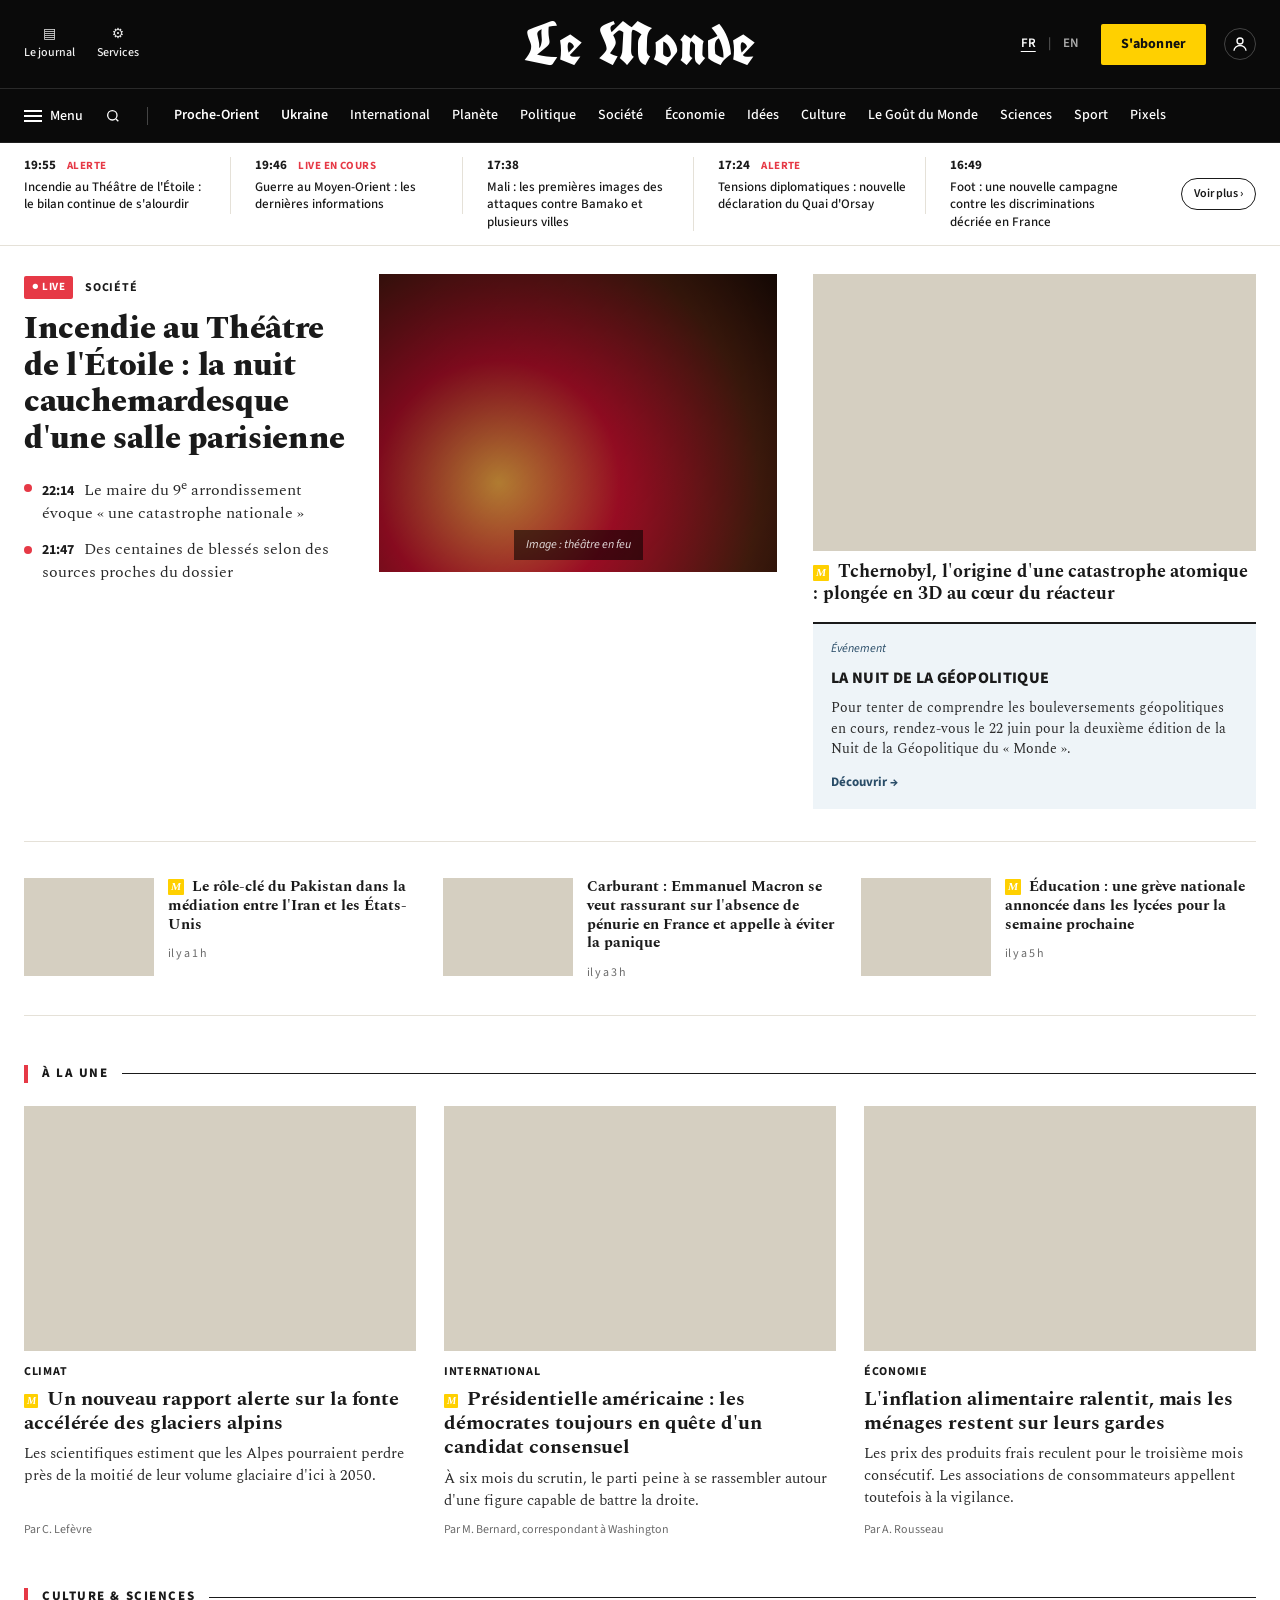
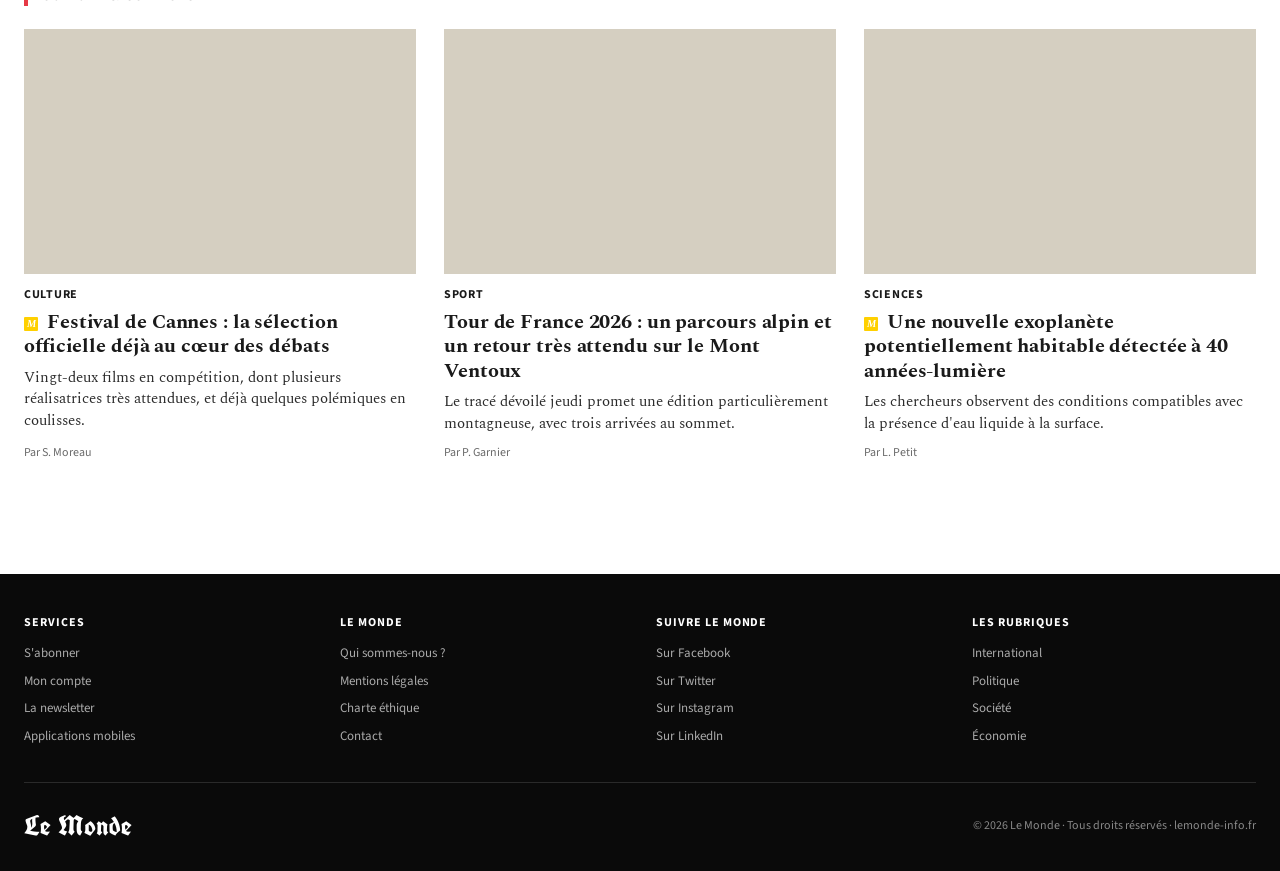
==== index.html @ df8e330a "Initial commit: Le Monde-style fake news article for French B2 lesson - Homepage modeled after lemon" ====
<!DOCTYPE html>
<html lang="fr">
<head>
    <meta charset="UTF-8">
    <meta name="viewport" content="width=device-width, initial-scale=1.0">
    <title>Le Monde — Actualités, Information en continu</title>
    <link rel="preconnect" href="https://fonts.googleapis.com">
    <link rel="preconnect" href="https://fonts.gstatic.com" crossorigin>
    <link href="https://fonts.googleapis.com/css2?family=UnifrakturCook:wght@700&family=Spectral:wght@400;500;600;700;800&family=Source+Sans+3:wght@400;500;600;700;800&display=swap" rel="stylesheet">
    <link rel="stylesheet" href="style.css">
</head>
<body>
    <header class="site-header">
        <div class="header-bar">
            <div class="header-bar-inner">
                <div class="header-left">
                    <a href="#" class="header-action">
                        <span class="action-icon">▤</span>
                        <span>Le journal</span>
                    </a>
                    <a href="#" class="header-action">
                        <span class="action-icon">⚙</span>
                        <span>Services</span>
                    </a>
                </div>
                <div class="logo">
                    <a href="index.html">Le Monde</a>
                </div>
                <div class="header-right">
                    <span class="lang-switch">
                        <a href="#" class="active">FR</a>
                        <span class="lang-sep">|</span>
                        <a href="#">EN</a>
                    </span>
                    <a href="#" class="btn-subscribe">S'abonner</a>
                    <a href="#" class="user-btn" aria-label="Mon compte">
                        <svg viewBox="0 0 24 24" width="18" height="18" fill="none" stroke="currentColor" stroke-width="1.8"><circle cx="12" cy="8" r="4"/><path d="M4 21c0-4 4-7 8-7s8 3 8 7"/></svg>
                    </a>
                </div>
            </div>
        </div>
        <nav class="main-nav">
            <div class="nav-inner">
                <button class="nav-menu" aria-label="Menu">
                    <span class="hamburger"></span>
                    <span>Menu</span>
                </button>
                <button class="nav-search" aria-label="Rechercher">
                    <svg viewBox="0 0 24 24" width="16" height="16" fill="none" stroke="currentColor" stroke-width="2"><circle cx="11" cy="11" r="7"/><path d="m20 20-3.5-3.5"/></svg>
                </button>
                <span class="nav-divider"></span>
                <a href="#" class="topic">Proche-Orient</a>
                <a href="#" class="topic">Ukraine</a>
                <a href="#">International</a>
                <a href="#">Planète</a>
                <a href="#">Politique</a>
                <a href="#">Société</a>
                <a href="#">Économie</a>
                <a href="#">Idées</a>
                <a href="#">Culture</a>
                <a href="#">Le Goût du Monde</a>
                <a href="#">Sciences</a>
                <a href="#">Sport</a>
                <a href="#">Pixels</a>
            </div>
        </nav>
    </header>

    <section class="alert-bar">
        <div class="alert-inner">
            <a href="article.html" class="alert-item">
                <span class="alert-time">19:55</span>
                <span class="alert-tag tag-alerte">ALERTE</span>
                <span class="alert-title">Incendie au Théâtre de l'Étoile : le bilan continue de s'alourdir</span>
            </a>
            <div class="alert-item disabled">
                <span class="alert-time">19:46</span>
                <span class="alert-tag tag-live">LIVE EN COURS</span>
                <span class="alert-title">Guerre au Moyen-Orient : les dernières informations</span>
            </div>
            <div class="alert-item disabled">
                <span class="alert-time">17:38</span>
                <span class="alert-title">Mali : les premières images des attaques contre Bamako et plusieurs villes</span>
            </div>
            <div class="alert-item disabled">
                <span class="alert-time">17:24</span>
                <span class="alert-tag tag-alerte">ALERTE</span>
                <span class="alert-title">Tensions diplomatiques : nouvelle déclaration du Quai d'Orsay</span>
            </div>
            <div class="alert-item disabled">
                <span class="alert-time">16:49</span>
                <span class="alert-title">Foot : une nouvelle campagne contre les discriminations décriée en France</span>
            </div>
            <a href="#" class="alert-more disabled">Voir plus ›</a>
        </div>
    </section>

    <main class="home">
        <section class="hero">
            <a href="article.html" class="hero-main">
                <div class="hero-text">
                    <div class="hero-tags">
                        <span class="live-badge">● LIVE</span>
                        <span class="rubric-inline">Société</span>
                    </div>
                    <h1 class="hero-title">Incendie au Théâtre de l'Étoile : la nuit cauchemardesque d'une salle parisienne</h1>
                    <ul class="hero-bullets">
                        <li><span class="bullet-time">22:14</span> Le maire du 9<sup>e</sup> arrondissement évoque « une catastrophe nationale »</li>
                        <li><span class="bullet-time">21:47</span> Des centaines de blessés selon des sources proches du dossier</li>
                    </ul>
                </div>
                <div class="hero-image">
                    <span class="image-placeholder">Image : théâtre en feu</span>
                </div>
            </a>

            <aside class="hero-side">
                <article class="side-feature disabled">
                    <div class="side-feature-image" style="background-image: url('https://picsum.photos/seed/lm-event/600/400');"></div>
                    <h3>
                        <span class="m-badge" aria-label="Article réservé à nos abonnés">M</span>
                        Tchernobyl, l'origine d'une catastrophe atomique : plongée en 3D au cœur du réacteur
                    </h3>
                </article>
                <div class="side-cta disabled">
                    <span class="cta-eyebrow">Événement</span>
                    <p class="cta-title">LA NUIT DE LA GÉOPOLITIQUE</p>
                    <p class="cta-text">Pour tenter de comprendre les bouleversements géopolitiques en cours, rendez-vous le 22 juin pour la deuxième édition de la Nuit de la Géopolitique du « Monde ».</p>
                    <span class="cta-link">Découvrir →</span>
                </div>
            </aside>
        </section>

        <section class="hero-secondary">
            <article class="card-mini disabled">
                <div class="card-mini-image" style="background-image: url('https://picsum.photos/seed/lm-iran/300/220');"></div>
                <div>
                    <h4>
                        <span class="m-badge" aria-label="Article réservé à nos abonnés">M</span>
                        Le rôle-clé du Pakistan dans la médiation entre l'Iran et les États-Unis
                    </h4>
                    <span class="byline">il y a 1 h</span>
                </div>
            </article>
            <article class="card-mini disabled">
                <div class="card-mini-image" style="background-image: url('https://picsum.photos/seed/lm-eco/300/220');"></div>
                <div>
                    <h4>Carburant : Emmanuel Macron se veut rassurant sur l'absence de pénurie en France et appelle à éviter la panique</h4>
                    <span class="byline">il y a 3 h</span>
                </div>
            </article>
            <article class="card-mini disabled">
                <div class="card-mini-image" style="background-image: url('https://picsum.photos/seed/lm-edu/300/220');"></div>
                <div>
                    <h4>
                        <span class="m-badge" aria-label="Article réservé à nos abonnés">M</span>
                        Éducation : une grève nationale annoncée dans les lycées pour la semaine prochaine
                    </h4>
                    <span class="byline">il y a 5 h</span>
                </div>
            </article>
        </section>

        <section class="block">
            <h2 class="block-title"><span>À la une</span></h2>
            <div class="grid">
                <article class="card disabled">
                    <div class="card-image" style="background-image: url('https://picsum.photos/seed/lm-glacier/600/400');"></div>
                    <span class="rubric">Climat</span>
                    <h2>
                        <span class="m-badge m-badge-sm" aria-label="Article réservé à nos abonnés">M</span>
                        Un nouveau rapport alerte sur la fonte accélérée des glaciers alpins
                    </h2>
                    <p class="card-deck">Les scientifiques estiment que les Alpes pourraient perdre près de la moitié de leur volume glaciaire d'ici à 2050.</p>
                    <span class="byline">Par C. Lefèvre</span>
                </article>

                <article class="card disabled">
                    <div class="card-image" style="background-image: url('https://picsum.photos/seed/lm-uspol/600/400');"></div>
                    <span class="rubric">International</span>
                    <h2>
                        <span class="m-badge m-badge-sm" aria-label="Article réservé à nos abonnés">M</span>
                        Présidentielle américaine : les démocrates toujours en quête d'un candidat consensuel
                    </h2>
                    <p class="card-deck">À six mois du scrutin, le parti peine à se rassembler autour d'une figure capable de battre la droite.</p>
                    <span class="byline">Par M. Bernard, correspondant à Washington</span>
                </article>

                <article class="card disabled">
                    <div class="card-image" style="background-image: url('https://picsum.photos/seed/lm-bce/600/400');"></div>
                    <span class="rubric">Économie</span>
                    <h2>L'inflation alimentaire ralentit, mais les ménages restent sur leurs gardes</h2>
                    <p class="card-deck">Les prix des produits frais reculent pour le troisième mois consécutif. Les associations de consommateurs appellent toutefois à la vigilance.</p>
                    <span class="byline">Par A. Rousseau</span>
                </article>
            </div>
        </section>

        <section class="block">
            <h2 class="block-title"><span>Culture &amp; Sciences</span></h2>
            <div class="grid">
                <article class="card disabled">
                    <div class="card-image" style="background-image: url('https://picsum.photos/seed/lm-cannes/600/400');"></div>
                    <span class="rubric">Culture</span>
                    <h2>
                        <span class="m-badge m-badge-sm" aria-label="Article réservé à nos abonnés">M</span>
                        Festival de Cannes : la sélection officielle déjà au cœur des débats
                    </h2>
                    <p class="card-deck">Vingt-deux films en compétition, dont plusieurs réalisatrices très attendues, et déjà quelques polémiques en coulisses.</p>
                    <span class="byline">Par S. Moreau</span>
                </article>

                <article class="card disabled">
                    <div class="card-image" style="background-image: url('https://picsum.photos/seed/lm-cycle/600/400');"></div>
                    <span class="rubric">Sport</span>
                    <h2>Tour de France 2026 : un parcours alpin et un retour très attendu sur le Mont Ventoux</h2>
                    <p class="card-deck">Le tracé dévoilé jeudi promet une édition particulièrement montagneuse, avec trois arrivées au sommet.</p>
                    <span class="byline">Par P. Garnier</span>
                </article>

                <article class="card disabled">
                    <div class="card-image" style="background-image: url('https://picsum.photos/seed/lm-space/600/400');"></div>
                    <span class="rubric">Sciences</span>
                    <h2>
                        <span class="m-badge m-badge-sm" aria-label="Article réservé à nos abonnés">M</span>
                        Une nouvelle exoplanète potentiellement habitable détectée à 40 années-lumière
                    </h2>
                    <p class="card-deck">Les chercheurs observent des conditions compatibles avec la présence d'eau liquide à la surface.</p>
                    <span class="byline">Par L. Petit</span>
                </article>
            </div>
        </section>
    </main>

    <footer class="site-footer">
        <div class="footer-inner">
            <div class="footer-cols">
                <div class="footer-col">
                    <h4>Services</h4>
                    <a href="#">S'abonner</a>
                    <a href="#">Mon compte</a>
                    <a href="#">La newsletter</a>
                    <a href="#">Applications mobiles</a>
                </div>
                <div class="footer-col">
                    <h4>Le Monde</h4>
                    <a href="#">Qui sommes-nous ?</a>
                    <a href="#">Mentions légales</a>
                    <a href="#">Charte éthique</a>
                    <a href="#">Contact</a>
                </div>
                <div class="footer-col">
                    <h4>Suivre Le Monde</h4>
                    <a href="#">Sur Facebook</a>
                    <a href="#">Sur Twitter</a>
                    <a href="#">Sur Instagram</a>
                    <a href="#">Sur LinkedIn</a>
                </div>
                <div class="footer-col">
                    <h4>Les rubriques</h4>
                    <a href="#">International</a>
                    <a href="#">Politique</a>
                    <a href="#">Société</a>
                    <a href="#">Économie</a>
                </div>
            </div>
            <div class="footer-bottom">
                <span class="footer-logo">Le Monde</span>
                <span>© 2026 Le Monde · Tous droits réservés · lemonde-info.fr</span>
            </div>
        </div>
    </footer>
</body>
</html>
---- style.css ----
:root {
    --bg: #ffffff;
    --bg-soft: #f7f5f0;
    --text: #1a1a1a;
    --text-soft: #2a2a2a;
    --text-muted: #6b6b6b;
    --border: #e5e1d8;
    --border-strong: #1a1a1a;
    --accent: #e63946;
    --accent-deep: #c8102e;
    --yellow: #ffd000;
    --yellow-deep: #f2b900;
    --header-bg: #0a0a0a;
    --serif: "Spectral", Georgia, "Times New Roman", serif;
    --sans: "Source Sans 3", system-ui, -apple-system, "Segoe UI", sans-serif;
    --logo-font: "UnifrakturCook", "Spectral", Georgia, serif;
}

* { box-sizing: border-box; }

html, body {
    margin: 0;
    padding: 0;
    background: var(--bg);
    color: var(--text);
    font-family: var(--serif);
    font-size: 16px;
    line-height: 1.5;
    -webkit-font-smoothing: antialiased;
}

a { color: inherit; text-decoration: none; }
img { display: block; max-width: 100%; height: auto; }

/* ---------- Header (entire black band) ---------- */
.site-header {
    background: var(--header-bg);
    color: #fff;
}

.header-bar {
    border-bottom: 1px solid #2a2a2a;
}

.header-bar-inner {
    max-width: 1280px;
    margin: 0 auto;
    padding: 14px 24px;
    display: grid;
    grid-template-columns: 1fr auto 1fr;
    align-items: center;
    gap: 24px;
}

.header-left {
    display: flex;
    align-items: center;
    gap: 22px;
    font-family: var(--sans);
    font-size: 12px;
}

.header-action {
    display: inline-flex;
    flex-direction: column;
    align-items: center;
    gap: 3px;
    color: #f0f0f0;
    font-weight: 500;
}

.action-icon {
    font-size: 14px;
    line-height: 1;
    opacity: 0.95;
}

.header-action:hover { color: #fff; }

/* Logo (Le Monde gothic) */
.logo {
    text-align: center;
}
.logo a {
    font-family: var(--logo-font);
    font-weight: 700;
    font-size: clamp(38px, 5.5vw, 60px);
    color: #fff;
    line-height: 1;
    letter-spacing: 0.01em;
    display: inline-block;
}

.header-right {
    display: flex;
    align-items: center;
    justify-content: flex-end;
    gap: 18px;
    font-family: var(--sans);
    font-size: 13px;
}

.lang-switch {
    display: flex;
    align-items: center;
    gap: 8px;
    font-weight: 600;
    color: #ddd;
}
.lang-switch a {
    padding: 2px 4px;
    color: #aaa;
    transition: color 0.15s;
}
.lang-switch a.active {
    color: #fff;
    text-decoration: underline;
    text-underline-offset: 4px;
}
.lang-switch a:hover { color: #fff; }
.lang-sep { color: #555; }

.btn-subscribe {
    background: var(--yellow);
    color: #111;
    padding: 10px 20px;
    font-weight: 700;
    border-radius: 2px;
    letter-spacing: 0.01em;
    font-size: 14px;
    transition: background 0.15s;
}
.btn-subscribe:hover { background: var(--yellow-deep); }

.user-btn {
    display: inline-flex;
    align-items: center;
    justify-content: center;
    width: 32px;
    height: 32px;
    color: #fff;
    border: 1px solid #444;
    border-radius: 50%;
}
.user-btn:hover { border-color: #fff; }

/* Nav bar */
.main-nav {
    background: var(--header-bg);
    border-bottom: 1px solid #1f1f1f;
}

.nav-inner {
    max-width: 1280px;
    margin: 0 auto;
    padding: 12px 24px;
    display: flex;
    align-items: center;
    flex-wrap: wrap;
    gap: 22px;
    font-family: var(--sans);
    font-size: 14px;
    font-weight: 500;
    color: #fff;
}

.nav-menu, .nav-search {
    display: inline-flex;
    align-items: center;
    gap: 8px;
    background: none;
    border: none;
    color: #fff;
    font-family: inherit;
    font-size: 14px;
    font-weight: 500;
    cursor: pointer;
    padding: 4px 0;
}

.hamburger {
    display: inline-block;
    width: 18px;
    height: 12px;
    position: relative;
}
.hamburger::before, .hamburger::after, .hamburger {
    background-image:
        linear-gradient(#fff, #fff),
        linear-gradient(#fff, #fff),
        linear-gradient(#fff, #fff);
    background-size: 18px 2px, 18px 2px, 18px 2px;
    background-position: 0 0, 0 5px, 0 10px;
    background-repeat: no-repeat;
}

.nav-divider {
    width: 1px;
    height: 18px;
    background: #444;
    margin: 0 4px;
}

.nav-inner a {
    color: #fff;
    padding: 4px 0;
    transition: color 0.15s;
}
.nav-inner a:hover { color: var(--yellow); }
.nav-inner a.active {
    color: #fff;
    border-bottom: 2px solid var(--yellow);
    padding-bottom: 2px;
}
.nav-inner a.topic {
    color: #fff;
    font-weight: 600;
}

/* ---------- Alert bar ---------- */
.alert-bar {
    background: #fff;
    border-bottom: 1px solid var(--border);
}

.alert-inner {
    max-width: 1280px;
    margin: 0 auto;
    padding: 14px 24px;
    display: grid;
    grid-template-columns: repeat(5, 1fr) auto;
    gap: 24px;
    align-items: start;
    font-family: var(--sans);
    font-size: 13px;
}

.alert-item {
    display: block;
    padding-right: 18px;
    border-right: 1px solid var(--border);
    line-height: 1.35;
}
.alert-item:nth-child(5) { border-right: none; }

.alert-time {
    display: inline-block;
    font-weight: 700;
    color: var(--text);
    margin-right: 8px;
    font-size: 13px;
}

.alert-tag {
    display: inline-block;
    font-weight: 700;
    font-size: 11px;
    letter-spacing: 0.04em;
    padding: 1px 0;
    margin-right: 6px;
}
.tag-alerte { color: var(--accent); }
.tag-live { color: var(--accent); }

.alert-title {
    display: block;
    margin-top: 4px;
    color: var(--text);
    font-size: 13px;
    font-weight: 500;
    line-height: 1.35;
}

.alert-item:not(.disabled):hover .alert-title { text-decoration: underline; }

.alert-more {
    align-self: center;
    color: var(--text);
    font-weight: 600;
    padding: 6px 12px;
    border: 1px solid var(--border-strong);
    border-radius: 999px;
    font-size: 12px;
    white-space: nowrap;
}

/* ---------- Common atoms ---------- */
.rubric, .rubric-inline {
    display: inline-block;
    color: var(--text);
    font-family: var(--sans);
    font-size: 12px;
    font-weight: 700;
    text-transform: uppercase;
    letter-spacing: 0.06em;
    margin-bottom: 8px;
}

.byline {
    font-family: var(--sans);
    font-size: 12px;
    color: var(--text-muted);
}

/* M badge — Le Monde subscriber mark */
.m-badge {
    display: inline-block;
    background: var(--yellow);
    color: #fff;
    font-family: var(--serif);
    font-weight: 700;
    font-style: italic;
    font-size: 11px;
    width: 16px;
    height: 16px;
    text-align: center;
    line-height: 16px;
    vertical-align: 1px;
    margin-right: 4px;
    border-radius: 1px;
}
.m-badge-sm {
    width: 14px;
    height: 14px;
    line-height: 14px;
    font-size: 10px;
}

/* LIVE badge */
.live-badge {
    display: inline-block;
    background: var(--accent);
    color: #fff;
    font-family: var(--sans);
    font-size: 11px;
    font-weight: 700;
    text-transform: uppercase;
    letter-spacing: 0.05em;
    padding: 3px 8px;
    border-radius: 2px;
    margin-right: 8px;
    vertical-align: middle;
}

/* ---------- Home layout ---------- */
.home {
    max-width: 1280px;
    margin: 0 auto;
    padding: 28px 24px 64px;
}

/* Hero (featured + side) */
.hero {
    display: grid;
    grid-template-columns: 1.7fr 1fr;
    gap: 36px;
    margin-bottom: 36px;
    padding-bottom: 32px;
    border-bottom: 1px solid var(--border);
}

.hero-main {
    display: grid;
    grid-template-columns: 1fr 1.2fr;
    gap: 24px;
    align-items: start;
}

.hero-tags {
    margin-bottom: 12px;
}

.rubric-inline {
    margin-bottom: 0;
    vertical-align: middle;
}

.hero-title {
    font-family: var(--serif);
    font-weight: 800;
    font-size: clamp(24px, 2.6vw, 32px);
    line-height: 1.15;
    margin: 0 0 18px;
    letter-spacing: -0.01em;
    color: var(--text);
}

.hero-bullets {
    list-style: none;
    padding: 0;
    margin: 0;
}
.hero-bullets li {
    position: relative;
    padding-left: 18px;
    margin-bottom: 14px;
    font-family: var(--serif);
    font-size: 16px;
    line-height: 1.4;
    color: var(--text-soft);
}
.hero-bullets li::before {
    content: '';
    position: absolute;
    left: 0;
    top: 8px;
    width: 8px;
    height: 8px;
    background: var(--accent);
    border-radius: 50%;
}
.bullet-time {
    font-family: var(--sans);
    font-weight: 700;
    color: var(--text);
    margin-right: 6px;
    font-size: 14px;
}

.hero-image {
    aspect-ratio: 4 / 3;
    background:
        linear-gradient(135deg, rgba(0,0,0,0.45), rgba(0,0,0,0.15)),
        radial-gradient(circle at 30% 70%, #ffb347 0%, #c8102e 35%, #4a1f0f 75%, #1a0a05 100%);
    position: relative;
    display: flex;
    align-items: flex-end;
    justify-content: center;
    color: rgba(255,255,255,0.85);
    font-family: var(--sans);
    font-size: 12px;
    overflow: hidden;
}

.image-placeholder {
    padding: 6px 12px;
    background: rgba(0,0,0,0.55);
    margin-bottom: 12px;
    font-style: italic;
    font-size: 12px;
}

.hero-main:hover .hero-title { color: var(--accent-deep); }

/* Hero side column */
.hero-side {
    display: flex;
    flex-direction: column;
    gap: 18px;
}

.side-feature-image {
    aspect-ratio: 16 / 10;
    background-size: cover;
    background-position: center;
    background-color: #d5cfc1;
    margin-bottom: 10px;
}

.side-feature h3 {
    font-family: var(--serif);
    font-weight: 700;
    font-size: 18px;
    line-height: 1.2;
    margin: 0;
    letter-spacing: -0.005em;
    color: var(--text);
}

.side-cta {
    background: #eef4f8;
    padding: 16px 18px;
    border-top: 2px solid #1a1a1a;
}
.cta-eyebrow {
    display: block;
    font-family: var(--sans);
    font-size: 12px;
    font-style: italic;
    color: #2a4d68;
    margin-bottom: 8px;
}
.cta-title {
    font-family: var(--sans);
    font-size: 16px;
    font-weight: 800;
    margin: 0 0 8px;
    letter-spacing: 0.02em;
    color: var(--text);
}
.cta-text {
    font-family: var(--serif);
    font-size: 14px;
    line-height: 1.45;
    color: var(--text-soft);
    margin: 0 0 10px;
}
.cta-link {
    font-family: var(--sans);
    font-size: 13px;
    font-weight: 700;
    color: #2a4d68;
}

/* Hero secondary row (3 minis below hero) */
.hero-secondary {
    display: grid;
    grid-template-columns: repeat(3, 1fr);
    gap: 24px;
    margin-bottom: 48px;
    padding-bottom: 32px;
    border-bottom: 1px solid var(--border);
}

.card-mini {
    display: grid;
    grid-template-columns: 130px 1fr;
    gap: 14px;
    align-items: start;
}

.card-mini-image {
    aspect-ratio: 4 / 3;
    background-size: cover;
    background-position: center;
    background-color: #d5cfc1;
}

.card-mini h4 {
    font-family: var(--serif);
    font-weight: 700;
    font-size: 15px;
    line-height: 1.25;
    margin: 0 0 6px;
    color: var(--text);
}

.card-mini .byline { font-size: 12px; }

.disabled { cursor: default; }

/* ---------- Section blocks ---------- */
.block { margin-bottom: 48px; }

.block-title {
    font-family: var(--sans);
    font-size: 13px;
    font-weight: 800;
    text-transform: uppercase;
    letter-spacing: 0.12em;
    color: var(--text);
    margin: 0 0 22px;
    display: flex;
    align-items: center;
    gap: 14px;
}

.block-title::before {
    content: '';
    width: 4px;
    height: 18px;
    background: var(--accent);
    display: inline-block;
}

.block-title::after {
    content: '';
    flex: 1;
    height: 1px;
    background: var(--border-strong);
}

.grid {
    display: grid;
    grid-template-columns: repeat(3, 1fr);
    gap: 28px;
}

.card {
    display: flex;
    flex-direction: column;
}

.card-image {
    aspect-ratio: 16 / 10;
    background-color: #d5cfc1;
    background-size: cover;
    background-position: center;
    margin-bottom: 12px;
}

.card .rubric { margin-bottom: 6px; }

.card h2 {
    font-family: var(--serif);
    font-weight: 700;
    font-size: 20px;
    line-height: 1.22;
    margin: 0 0 8px;
    letter-spacing: -0.005em;
    color: var(--text);
}

.card-deck {
    font-family: var(--serif);
    font-size: 15px;
    line-height: 1.45;
    color: var(--text-soft);
    margin: 0 0 10px;
}

.card .byline { margin-top: auto; }

/* ---------- Article page ---------- */
.article {
    max-width: 720px;
    margin: 0 auto;
    padding: 32px 24px 64px;
}

.breadcrumb {
    font-family: var(--sans);
    font-size: 12px;
    color: var(--text-muted);
    margin-bottom: 22px;
}
.breadcrumb a { color: var(--text-muted); }
.breadcrumb a:hover { color: var(--accent); }
.breadcrumb span { margin: 0 6px; }

.rubric-large {
    font-size: 13px !important;
    margin-bottom: 14px !important;
    color: var(--accent) !important;
}

.article-title {
    font-family: var(--serif);
    font-weight: 800;
    font-size: clamp(30px, 4vw, 44px);
    line-height: 1.12;
    letter-spacing: -0.018em;
    margin: 0 0 18px;
}

.article-deck {
    font-family: var(--serif);
    font-size: 21px;
    line-height: 1.42;
    color: var(--text-soft);
    font-weight: 400;
    margin: 0 0 24px;
}

.article-meta {
    display: flex;
    flex-wrap: wrap;
    justify-content: space-between;
    align-items: center;
    gap: 12px;
    padding: 14px 0;
    border-top: 1px solid var(--border);
    border-bottom: 1px solid var(--border);
    font-family: var(--sans);
    font-size: 13px;
    color: var(--text-muted);
    margin-bottom: 28px;
}

.author-name {
    color: var(--text);
    font-weight: 600;
}

.meta-sep { margin: 0 8px; opacity: 0.5; }

.meta-actions .action {
    margin-left: 18px;
    cursor: default;
}

.article-figure { margin: 0 0 28px; }

.figure-image {
    aspect-ratio: 16 / 9;
    background:
        linear-gradient(135deg, rgba(0,0,0,0.45), rgba(0,0,0,0.15)),
        radial-gradient(circle at 30% 70%, #ffb347 0%, #c8102e 35%, #4a1f0f 75%, #1a0a05 100%);
    position: relative;
    display: flex;
    align-items: flex-end;
    justify-content: center;
    color: rgba(255,255,255,0.85);
    font-family: var(--sans);
    overflow: hidden;
}

.image-placeholder-large { font-size: 13px; }

.article-figure figcaption {
    font-family: var(--sans);
    font-size: 13px;
    color: var(--text-muted);
    margin-top: 10px;
    line-height: 1.4;
}

.article-body p {
    font-family: var(--serif);
    font-size: 18px;
    line-height: 1.7;
    margin: 0 0 22px;
    color: var(--text);
}

.article-body p:first-child::first-letter {
    font-family: var(--serif);
    font-weight: 800;
    float: left;
    font-size: 64px;
    line-height: 0.9;
    margin: 6px 10px 0 0;
    color: var(--text);
}

.read-also {
    border-top: 1px solid var(--border-strong);
    border-bottom: 1px solid var(--border-strong);
    padding: 14px 0;
    margin: 28px 0;
}
.read-also-label {
    display: block;
    font-family: var(--sans);
    font-size: 11px;
    font-weight: 700;
    text-transform: uppercase;
    letter-spacing: 0.1em;
    color: var(--accent);
    margin-bottom: 6px;
}
.read-also p {
    font-family: var(--serif);
    font-size: 17px;
    font-weight: 600;
    line-height: 1.3;
    margin: 0;
    color: var(--text);
}

.article-share {
    margin: 36px 0 24px;
    padding: 16px 18px;
    background: var(--bg-soft);
    border-left: 3px solid var(--accent);
    font-family: var(--sans);
    font-size: 13px;
    color: var(--text-muted);
}
.share-label { font-weight: 600; color: var(--text); margin-right: 10px; }
.share-link { font-family: ui-monospace, "SF Mono", Menlo, monospace; font-size: 12px; }

.back-link {
    display: inline-block;
    margin-top: 24px;
    font-family: var(--sans);
    font-size: 14px;
    color: var(--accent);
    font-weight: 600;
}
.back-link:hover { text-decoration: underline; }

/* ---------- Footer ---------- */
.site-footer {
    background: #0a0a0a;
    color: #ccc;
    margin-top: 0;
}

.footer-inner {
    max-width: 1280px;
    margin: 0 auto;
    padding: 40px 24px 24px;
}

.footer-cols {
    display: grid;
    grid-template-columns: repeat(4, 1fr);
    gap: 32px;
    padding-bottom: 28px;
    border-bottom: 1px solid #2a2a2a;
}

.footer-col h4 {
    font-family: var(--sans);
    font-size: 12px;
    text-transform: uppercase;
    letter-spacing: 0.08em;
    color: #fff;
    margin: 0 0 12px;
    font-weight: 700;
}

.footer-col a {
    display: block;
    font-family: var(--sans);
    font-size: 13px;
    color: #aaa;
    margin-bottom: 8px;
    transition: color 0.15s;
}
.footer-col a:hover { color: #fff; }

.footer-bottom {
    display: flex;
    justify-content: space-between;
    align-items: center;
    flex-wrap: wrap;
    gap: 14px;
    padding-top: 22px;
    font-family: var(--sans);
    font-size: 12px;
    color: #888;
}

.footer-logo {
    font-family: var(--logo-font);
    font-weight: 700;
    font-size: 28px;
    color: #fff;
}

/* ---------- Responsive ---------- */
@media (max-width: 1100px) {
    .alert-inner {
        grid-template-columns: repeat(3, 1fr) auto;
    }
    .alert-item:nth-child(3) { border-right: none; }
    .alert-item:nth-child(4), .alert-item:nth-child(5) { display: none; }
}

@media (max-width: 1000px) {
    .hero { grid-template-columns: 1fr; gap: 28px; }
    .hero-main { grid-template-columns: 1fr; }
    .hero-image { aspect-ratio: 16 / 10; }
    .hero-secondary { grid-template-columns: 1fr; }
    .grid { grid-template-columns: repeat(2, 1fr); }
    .footer-cols { grid-template-columns: repeat(2, 1fr); }
    .header-bar-inner {
        grid-template-columns: 1fr auto 1fr;
        gap: 12px;
    }
    .header-left .header-action span:not(.action-icon) { display: none; }
    .nav-inner { gap: 14px; font-size: 13px; }
}

@media (max-width: 640px) {
    body { font-size: 15px; }
    .header-bar-inner { padding: 10px 16px; }
    .header-left { gap: 14px; }
    .lang-switch { display: none; }
    .btn-subscribe { padding: 8px 14px; font-size: 13px; }
    .nav-inner { padding: 10px 16px; gap: 12px; font-size: 12px; }
    .alert-inner { grid-template-columns: 1fr; gap: 12px; padding: 12px 16px; }
    .alert-item { padding-right: 0; border-right: none; padding-bottom: 12px; border-bottom: 1px solid var(--border); }
    .alert-item:nth-child(2), .alert-item:nth-child(3) { display: block; }
    .alert-more { justify-self: start; margin-top: 4px; }
    .home, .article { padding: 22px 16px 48px; }
    .grid { grid-template-columns: 1fr; }
    .card-mini { grid-template-columns: 100px 1fr; gap: 12px; }
    .article-body p { font-size: 17px; }
    .article-body p:first-child::first-letter { font-size: 52px; }
    .meta-actions .action:first-child { margin-left: 0; }
    .footer-cols { grid-template-columns: 1fr 1fr; gap: 22px; }
    .footer-bottom { flex-direction: column; align-items: flex-start; }
}
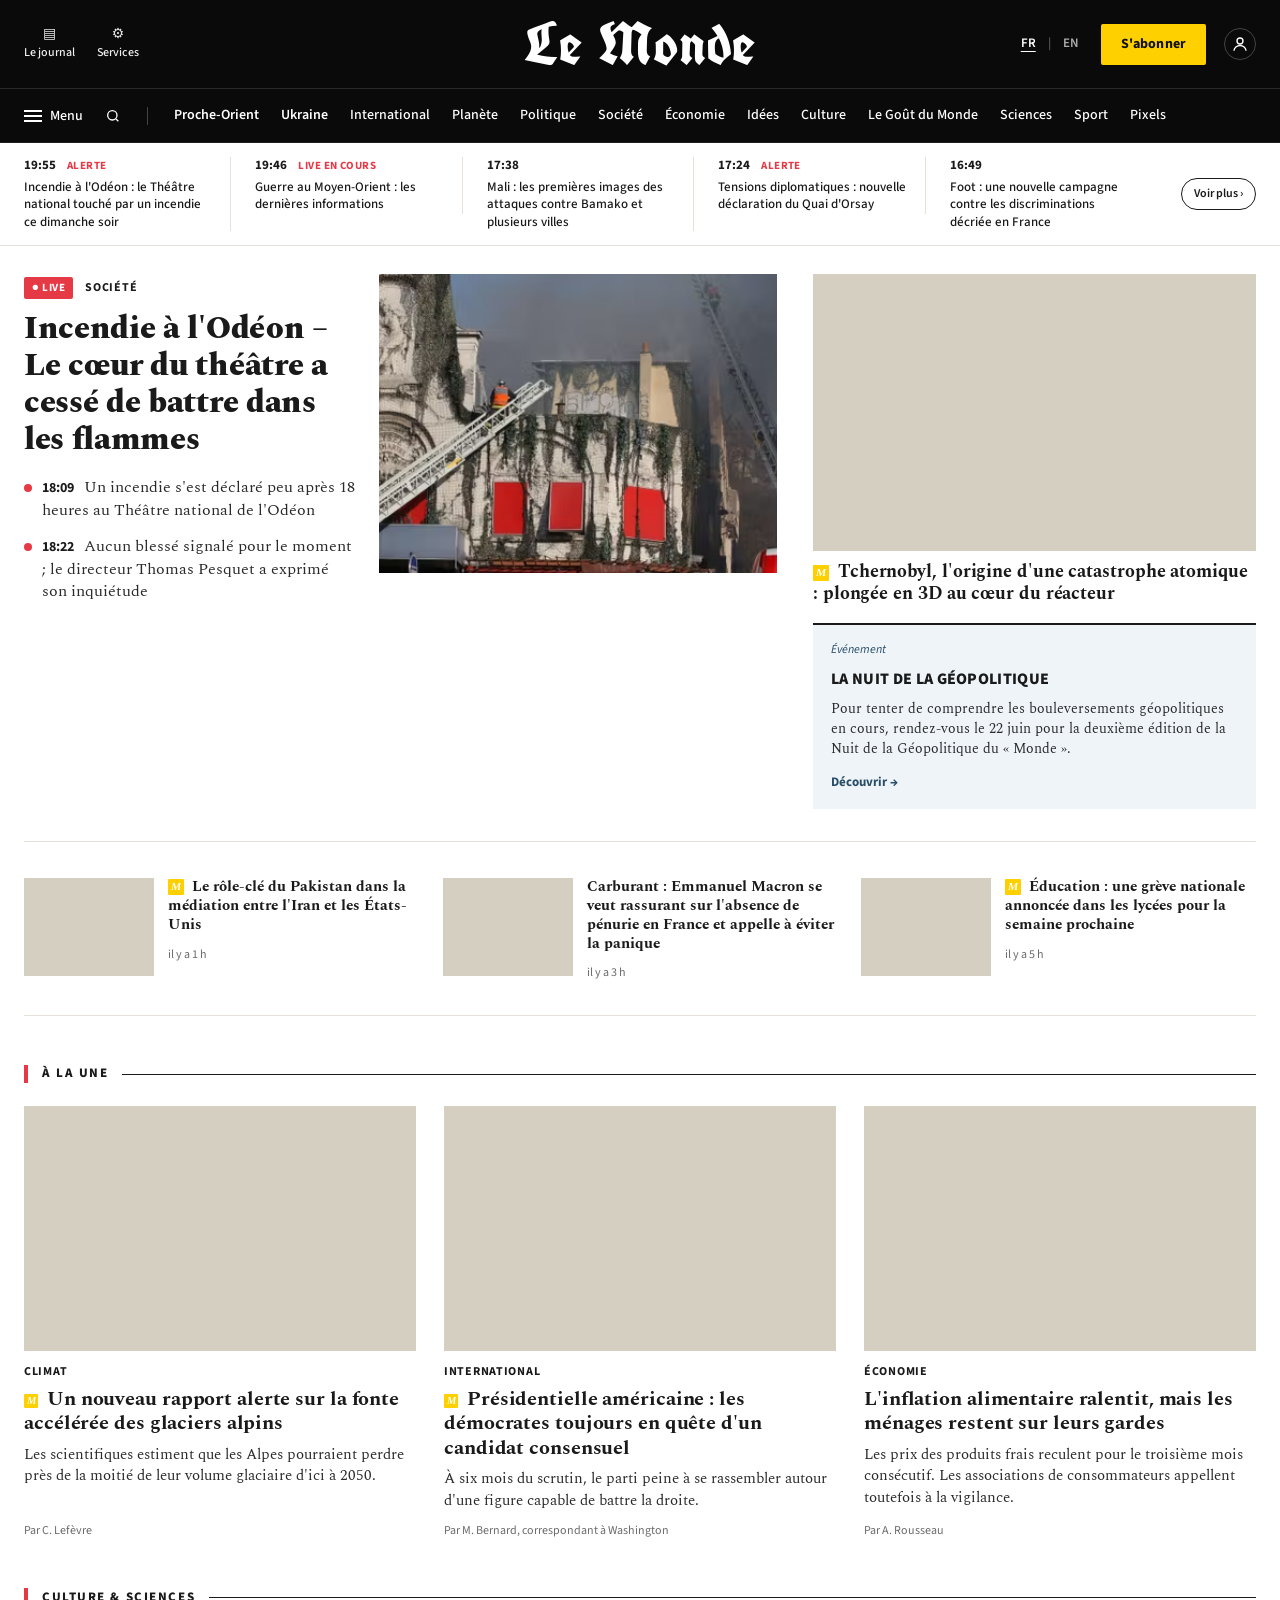
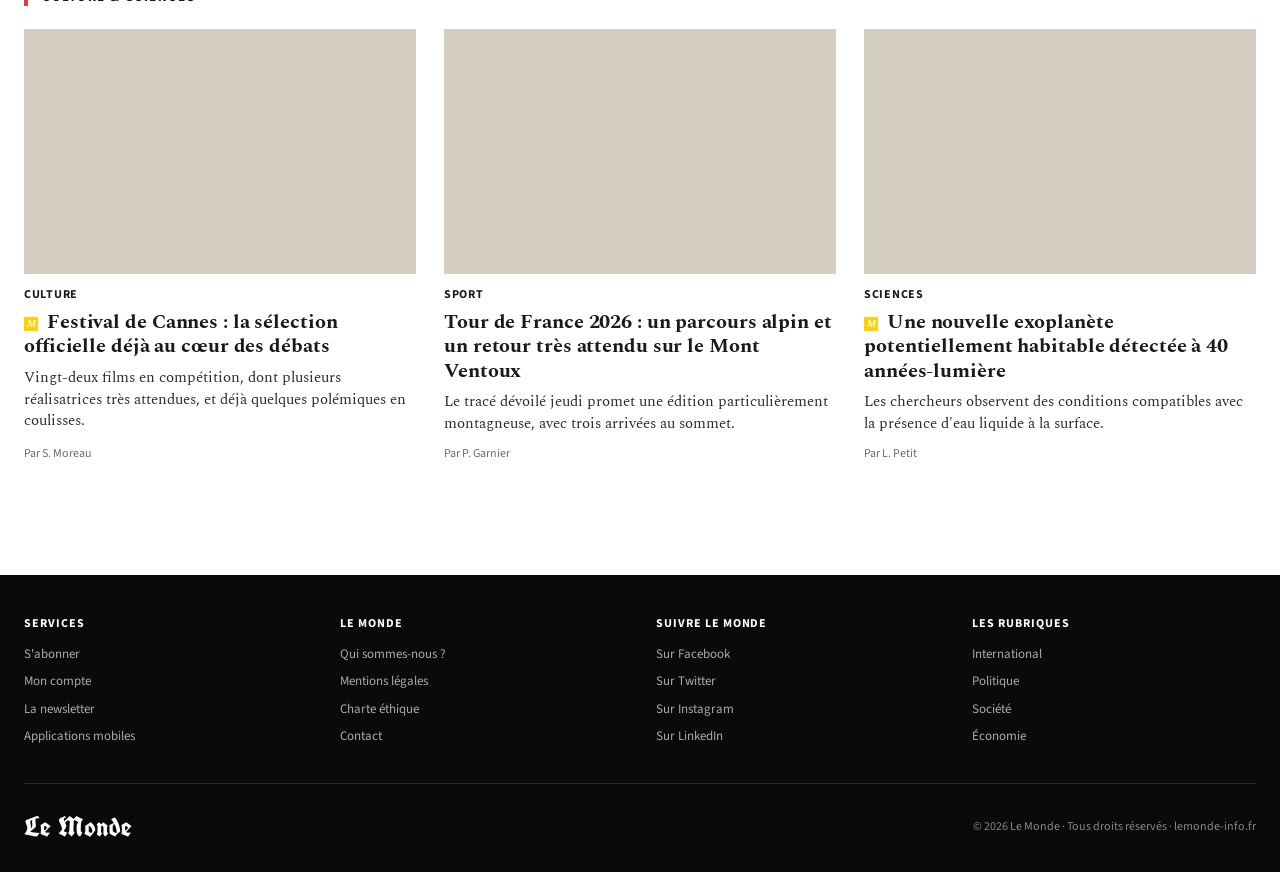
==== commit 8483a4c1: "Change to new article and add photo" ====
--- a/index.html
+++ b/index.html
@@ -71,7 +71,7 @@
             <a href="article.html" class="alert-item">
                 <span class="alert-time">19:55</span>
                 <span class="alert-tag tag-alerte">ALERTE</span>
-                <span class="alert-title">Incendie au Théâtre de l'Étoile : le bilan continue de s'alourdir</span>
+                <span class="alert-title">Incendie à l'Odéon : le Théâtre national touché par un incendie ce dimanche soir</span>
             </a>
             <div class="alert-item disabled">
                 <span class="alert-time">19:46</span>
@@ -103,14 +103,14 @@
                         <span class="live-badge">● LIVE</span>
                         <span class="rubric-inline">Société</span>
                     </div>
-                    <h1 class="hero-title">Incendie au Théâtre de l'Étoile : la nuit cauchemardesque d'une salle parisienne</h1>
+                    <h1 class="hero-title">Incendie à l'Odéon – Le cœur du théâtre a cessé de battre dans les flammes</h1>
                     <ul class="hero-bullets">
-                        <li><span class="bullet-time">22:14</span> Le maire du 9<sup>e</sup> arrondissement évoque « une catastrophe nationale »</li>
-                        <li><span class="bullet-time">21:47</span> Des centaines de blessés selon des sources proches du dossier</li>
+                        <li><span class="bullet-time">18:09</span> Un incendie s'est déclaré peu après 18 heures au Théâtre national de l'Odéon</li>
+                        <li><span class="bullet-time">18:22</span> Aucun blessé signalé pour le moment ; le directeur Thomas Pesquet a exprimé son inquiétude</li>
                     </ul>
                 </div>
-                <div class="hero-image">
-                    <span class="image-placeholder">Image : théâtre en feu</span>
+                <div class="hero-image hero-image--photo">
+                    <img src="assets/theatre-feu.avif" alt="Le Théâtre national de l'Odéon en flammes">
                 </div>
             </a>
 
--- a/style.css
+++ b/style.css
@@ -430,6 +430,19 @@
     font-family: var(--sans);
     font-size: 12px;
     overflow: hidden;
+}
+
+.figure-image--photo,
+.hero-image--photo {
+    background: #111;
+}
+
+.figure-image--photo img,
+.hero-image--photo img {
+    width: 100%;
+    height: 100%;
+    object-fit: cover;
+    display: block;
 }
 
 .image-placeholder {
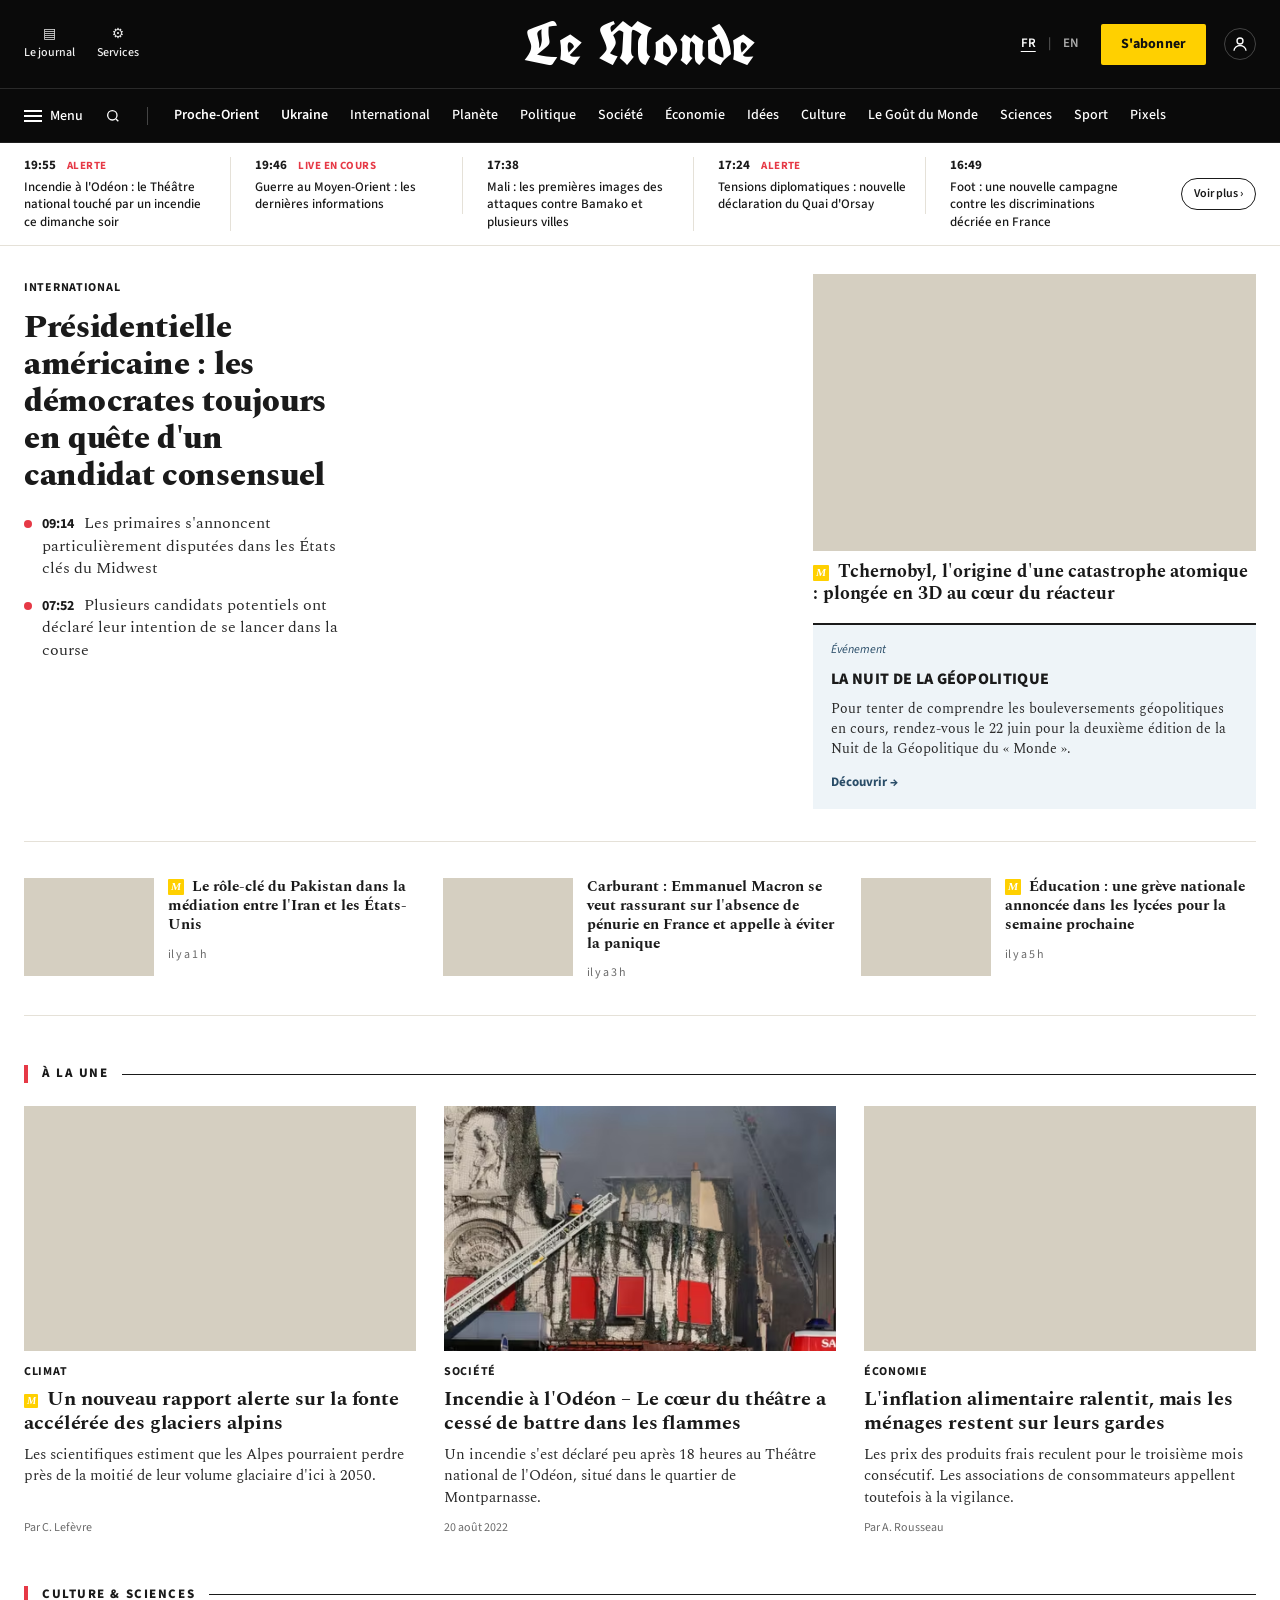
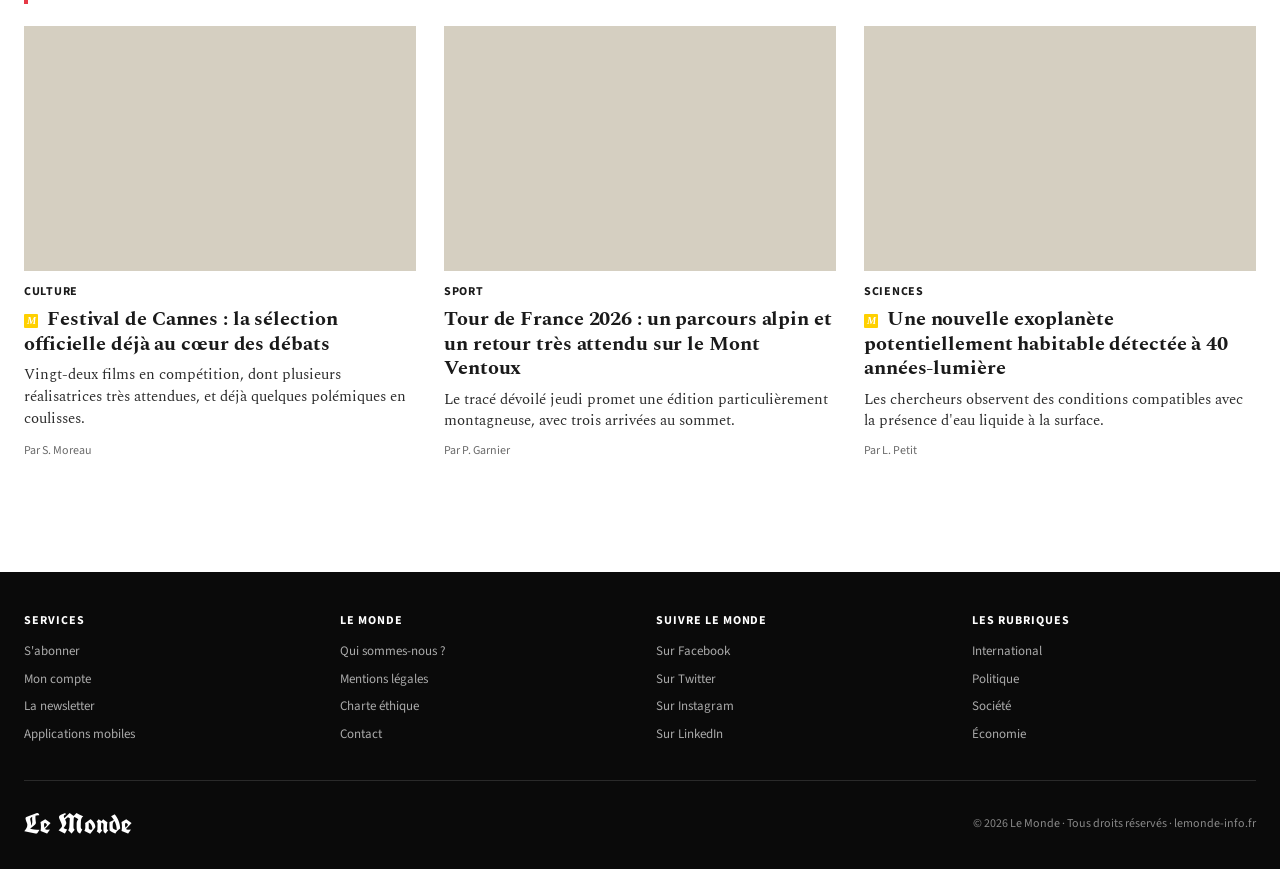
==== commit c0e78f9a: "Move Odeon article to grid, promote US election to hero, remove LIVE badge" ====
--- a/index.html
+++ b/index.html
@@ -97,22 +97,20 @@
 
     <main class="home">
         <section class="hero">
-            <a href="article.html" class="hero-main">
+            <div class="hero-main disabled">
                 <div class="hero-text">
                     <div class="hero-tags">
-                        <span class="live-badge">● LIVE</span>
-                        <span class="rubric-inline">Société</span>
+                        <span class="rubric-inline">International</span>
                     </div>
-                    <h1 class="hero-title">Incendie à l'Odéon – Le cœur du théâtre a cessé de battre dans les flammes</h1>
+                    <h1 class="hero-title">Présidentielle américaine : les démocrates toujours en quête d'un candidat consensuel</h1>
                     <ul class="hero-bullets">
-                        <li><span class="bullet-time">18:09</span> Un incendie s'est déclaré peu après 18 heures au Théâtre national de l'Odéon</li>
-                        <li><span class="bullet-time">18:22</span> Aucun blessé signalé pour le moment ; le directeur Thomas Pesquet a exprimé son inquiétude</li>
+                        <li><span class="bullet-time">09:14</span> Les primaires s'annoncent particulièrement disputées dans les États clés du Midwest</li>
+                        <li><span class="bullet-time">07:52</span> Plusieurs candidats potentiels ont déclaré leur intention de se lancer dans la course</li>
                     </ul>
                 </div>
-                <div class="hero-image hero-image--photo">
-                    <img src="assets/theatre-feu.avif" alt="Le Théâtre national de l'Odéon en flammes">
-                </div>
-            </a>
+                <div class="hero-image" style="background-image: url('https://picsum.photos/seed/lm-uspol/800/600'); background-size: cover; background-position: center;">
+                </div>
+            </div>
 
             <aside class="hero-side">
                 <article class="side-feature disabled">
@@ -175,16 +173,13 @@
                     <span class="byline">Par C. Lefèvre</span>
                 </article>
 
-                <article class="card disabled">
-                    <div class="card-image" style="background-image: url('https://picsum.photos/seed/lm-uspol/600/400');"></div>
-                    <span class="rubric">International</span>
-                    <h2>
-                        <span class="m-badge m-badge-sm" aria-label="Article réservé à nos abonnés">M</span>
-                        Présidentielle américaine : les démocrates toujours en quête d'un candidat consensuel
-                    </h2>
-                    <p class="card-deck">À six mois du scrutin, le parti peine à se rassembler autour d'une figure capable de battre la droite.</p>
-                    <span class="byline">Par M. Bernard, correspondant à Washington</span>
-                </article>
+                <a href="article.html" class="card">
+                    <div class="card-image" style="background-image: url('assets/theatre-feu.avif');"></div>
+                    <span class="rubric">Société</span>
+                    <h2>Incendie à l'Odéon – Le cœur du théâtre a cessé de battre dans les flammes</h2>
+                    <p class="card-deck">Un incendie s'est déclaré peu après 18 heures au Théâtre national de l'Odéon, situé dans le quartier de Montparnasse.</p>
+                    <span class="byline">20 août 2022</span>
+                </a>
 
                 <article class="card disabled">
                     <div class="card-image" style="background-image: url('https://picsum.photos/seed/lm-bce/600/400');"></div>
